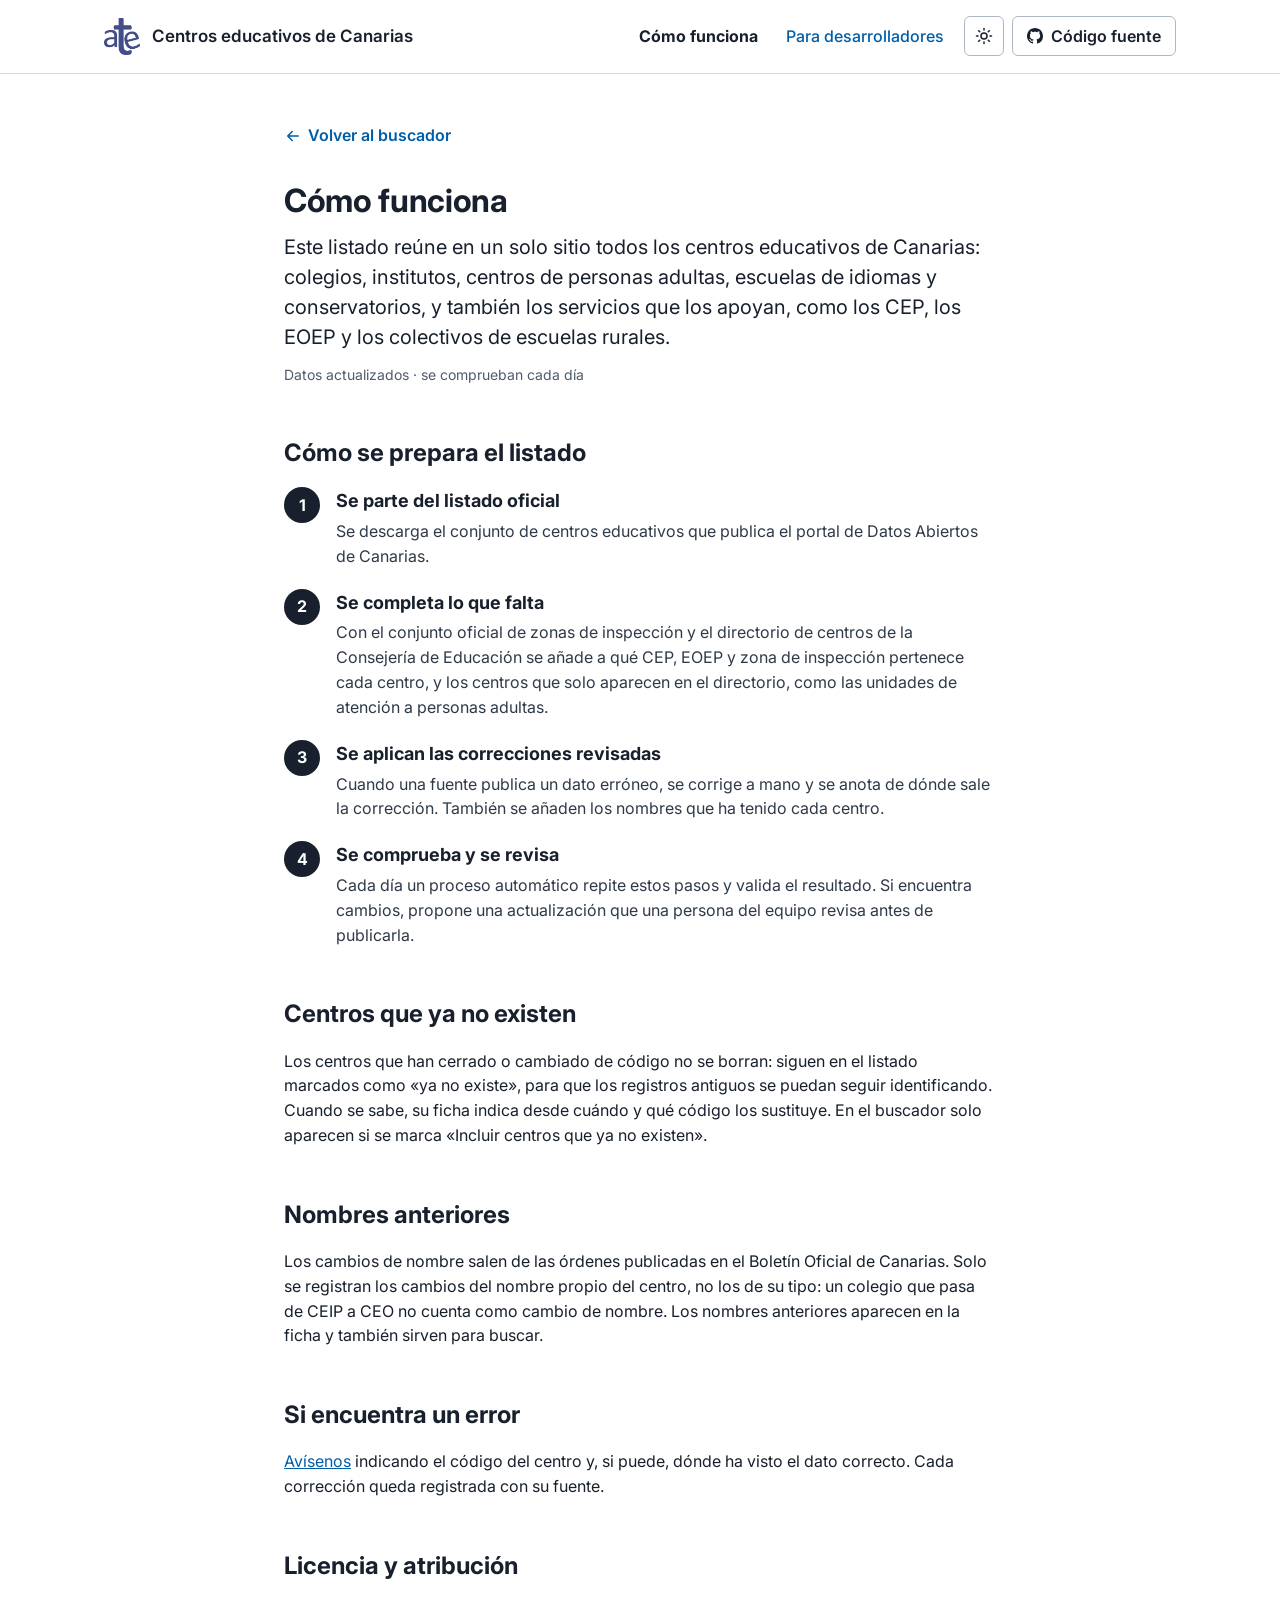
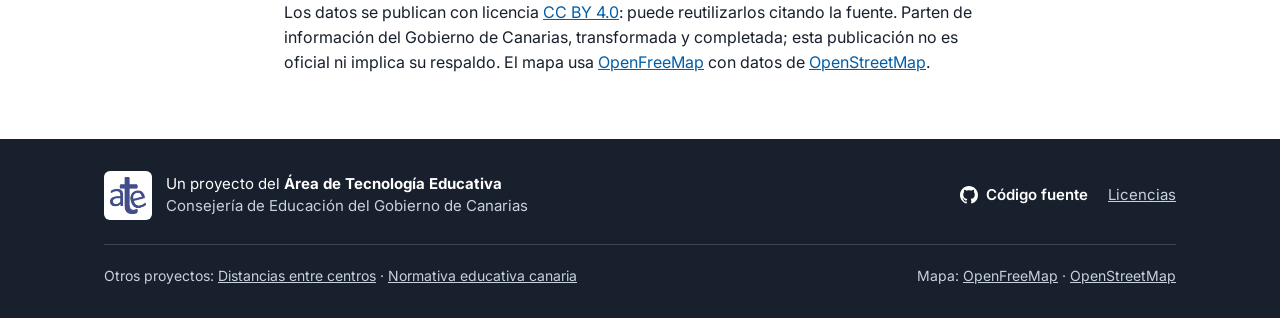
==== docs/como-funciona/index.html @ 7296fdd2 "Move «Sobre los datos» to a «Cómo funciona» page and share the menu with the sister sites" ====
<!doctype html>
<html lang="es">
<head>
  <meta charset="utf-8">
  <meta name="viewport" content="width=device-width, initial-scale=1">
  <title>Cómo funciona · Centros educativos de Canarias</title>
  <meta name="description" content="De dónde salen los datos del listado de centros educativos de Canarias, cómo se actualizan y cómo se corrigen.">
  <meta property="og:type" content="website">
  <meta property="og:locale" content="es_ES">
  <meta property="og:url" content="https://ateeducacion.github.io/listado-centros-educativos-canarias/como-funciona/">
  <meta property="og:title" content="Centros educativos de Canarias">
  <meta property="og:description" content="De dónde salen los datos del listado de centros educativos de Canarias, cómo se actualizan y cómo se corrigen.">
  <meta property="og:image" content="https://ateeducacion.github.io/listado-centros-educativos-canarias/assets/img/og-image.jpg">
  <meta property="og:image:type" content="image/jpeg">
  <meta property="og:image:width" content="1200">
  <meta property="og:image:height" content="630">
  <meta property="og:image:alt" content="Listado de centros educativos de Canarias. Tarjeta del ATE con una captura del portal.">
  <meta name="twitter:card" content="summary_large_image">
  <meta name="twitter:title" content="Centros educativos de Canarias">
  <meta name="twitter:description" content="De dónde salen los datos del listado de centros educativos de Canarias, cómo se actualizan y cómo se corrigen.">
  <meta name="twitter:image" content="https://ateeducacion.github.io/listado-centros-educativos-canarias/assets/img/og-image.jpg">
  <meta name="twitter:image:alt" content="Listado de centros educativos de Canarias. Tarjeta del ATE con una captura del portal.">
  <link rel="preconnect" href="https://fonts.googleapis.com">
  <link rel="preconnect" href="https://fonts.gstatic.com" crossorigin>
  <link href="https://fonts.googleapis.com/css2?family=Inter:wght@400;500;600;700&family=JetBrains+Mono:wght@400;500&display=swap" rel="stylesheet">
  <link rel="stylesheet" href="../styles.css">
  <script src="../assets/theme.js"></script>
</head>
<body>
  <header class="site-header">
    <div class="wrap">
      <a class="brand" href="../">
        <img src="../assets/img/ate-logo.png" alt="Área de Tecnología Educativa" width="545" height="563">
        <span>Centros educativos de Canarias</span>
      </a>
      <nav class="site-nav" aria-label="Principal">
        <a href="./" aria-current="page">Cómo funciona</a>
        <a href="../desarrolladores/">Para desarrolladores</a>
        <button type="button" id="theme-toggle" class="nav-btn icon-btn" aria-label="Cambiar entre modo claro y oscuro" title="Cambiar tema">
          <svg class="icon-sun" aria-hidden="true" width="18" height="18" viewBox="0 0 24 24" fill="none" stroke="currentColor" stroke-width="2" stroke-linecap="round"><circle cx="12" cy="12" r="4"></circle><path d="M12 2v2M12 20v2M4.9 4.9l1.4 1.4M17.7 17.7l1.4 1.4M2 12h2M20 12h2M4.9 19.1l1.4-1.4M17.7 6.3l1.4-1.4"></path></svg>
          <svg class="icon-moon" aria-hidden="true" width="18" height="18" viewBox="0 0 24 24" fill="currentColor"><path d="M21 12.79A9 9 0 1 1 11.21 3 7 7 0 0 0 21 12.79"></path></svg>
        </button>
        <a class="nav-btn" href="https://github.com/ateeducacion/listado-centros-educativos-canarias">
          <svg aria-hidden="true" width="16" height="16" viewBox="0 0 16 16" fill="currentColor"><path d="M8 0C3.58 0 0 3.58 0 8c0 3.54 2.29 6.53 5.47 7.59.4.07.55-.17.55-.38 0-.19-.01-.82-.01-1.49-2.01.37-2.53-.49-2.69-.94-.09-.23-.48-.94-.82-1.13-.28-.15-.68-.52-.01-.53.63-.01 1.08.58 1.23.82.72 1.21 1.87.87 2.33.66.07-.52.28-.87.51-1.07-1.78-.2-3.64-.89-3.64-3.95 0-.87.31-1.59.82-2.15-.08-.2-.36-1.02.08-2.12 0 0 .67-.21 2.2.82.64-.18 1.32-.27 2-.27.68 0 1.36.09 2 .27 1.53-1.04 2.2-.82 2.2-.82.44 1.1.16 1.92.08 2.12.51.56.82 1.27.82 2.15 0 3.07-1.87 3.75-3.65 3.95.29.25.54.73.54 1.48 0 1.07-.01 1.93-.01 2.2 0 .21.15.46.55.38A8.01 8.01 0 0 0 16 8c0-4.42-3.58-8-8-8z"></path></svg>
          Código fuente
        </a>
      </nav>
    </div>
  </header>

  <main class="wrap narrow article">
    <a class="back" href="../"><svg aria-hidden="true" width="18" height="18" viewBox="0 0 24 24" fill="none" stroke="currentColor" stroke-width="2" stroke-linecap="round" stroke-linejoin="round"><path d="M19 12H5M11 6l-6 6 6 6"></path></svg>Volver al buscador</a>
    <div style="display: flex; flex-direction: column; gap: 12px">
      <h1 class="page-title">Cómo funciona</h1>
      <p class="intro">Este listado reúne en un solo sitio todos los centros educativos de Canarias: colegios, institutos, centros de personas adultas, escuelas de idiomas y conservatorios, y también los servicios que los apoyan, como los CEP, los EOEP y los colectivos de escuelas rurales.</p>
      <p class="data-line"><span id="data-updated">Datos actualizados</span> · se comprueban cada día</p>
    </div>

    <section aria-labelledby="h-steps">
      <h2 id="h-steps" class="section-title">Cómo se prepara el listado</h2>
      <ol class="steps">
        <li><span class="step-num" aria-hidden="true">1</span><div><h3>Se parte del listado oficial</h3><p>Se descarga el conjunto de centros educativos que publica el portal de Datos Abiertos de Canarias.</p></div></li>
        <li><span class="step-num" aria-hidden="true">2</span><div><h3>Se completa lo que falta</h3><p>Con el conjunto oficial de zonas de inspección y el directorio de centros de la Consejería de Educación se añade a qué CEP, EOEP y zona de inspección pertenece cada centro, y los centros que solo aparecen en el directorio, como las unidades de atención a personas adultas.</p></div></li>
        <li><span class="step-num" aria-hidden="true">3</span><div><h3>Se aplican las correcciones revisadas</h3><p>Cuando una fuente publica un dato erróneo, se corrige a mano y se anota de dónde sale la corrección. También se añaden los nombres que ha tenido cada centro.</p></div></li>
        <li><span class="step-num" aria-hidden="true">4</span><div><h3>Se comprueba y se revisa</h3><p>Cada día un proceso automático repite estos pasos y valida el resultado. Si encuentra cambios, propone una actualización que una persona del equipo revisa antes de publicarla.</p></div></li>
      </ol>
    </section>

    <section aria-labelledby="h-closed">
      <h2 id="h-closed" class="section-title">Centros que ya no existen</h2>
      <p>Los centros que han cerrado o cambiado de código no se borran: siguen en el listado marcados como «ya no existe», para que los registros antiguos se puedan seguir identificando. Cuando se sabe, su ficha indica desde cuándo y qué código los sustituye. En el buscador solo aparecen si se marca «Incluir centros que ya no existen».</p>
    </section>

    <section aria-labelledby="h-names">
      <h2 id="h-names" class="section-title">Nombres anteriores</h2>
      <p>Los cambios de nombre salen de las órdenes publicadas en el Boletín Oficial de Canarias. Solo se registran los cambios del nombre propio del centro, no los de su tipo: un colegio que pasa de CEIP a CEO no cuenta como cambio de nombre. Los nombres anteriores aparecen en la ficha y también sirven para buscar.</p>
    </section>

    <section aria-labelledby="h-errors">
      <h2 id="h-errors" class="section-title">Si encuentra un error</h2>
      <p><a href="https://github.com/ateeducacion/listado-centros-educativos-canarias/issues">Avísenos</a> indicando el código del centro y, si puede, dónde ha visto el dato correcto. Cada corrección queda registrada con su fuente.</p>
    </section>

    <section aria-labelledby="h-licence">
      <h2 id="h-licence" class="section-title">Licencia y atribución</h2>
      <p>Los datos se publican con licencia <a href="https://creativecommons.org/licenses/by/4.0/">CC BY 4.0</a>: puede reutilizarlos citando la fuente. Parten de información del Gobierno de Canarias, transformada y completada; esta publicación no es oficial ni implica su respaldo. El mapa usa <a href="https://openfreemap.org/">OpenFreeMap</a> con datos de <a href="https://www.openstreetmap.org/copyright">OpenStreetMap</a>.</p>
    </section>
  </main>

  <footer class="site-footer">
    <div class="wrap">
      <div class="foot-brand">
        <span class="foot-logo"><img src="../assets/img/ate-logo.png" alt="" width="545" height="563"></span>
        <p>Un proyecto del <strong>Área de Tecnología Educativa</strong><br><span>Consejería de Educación del Gobierno de Canarias</span></p>
      </div>
      <nav class="foot-nav" aria-label="Proyecto">
        <a class="foot-strong" href="https://github.com/ateeducacion/listado-centros-educativos-canarias">
          <svg aria-hidden="true" width="18" height="18" viewBox="0 0 16 16" fill="currentColor"><path d="M8 0C3.58 0 0 3.58 0 8c0 3.54 2.29 6.53 5.47 7.59.4.07.55-.17.55-.38 0-.19-.01-.82-.01-1.49-2.01.37-2.53-.49-2.69-.94-.09-.23-.48-.94-.82-1.13-.28-.15-.68-.52-.01-.53.63-.01 1.08.58 1.23.82.72 1.21 1.87.87 2.33.66.07-.52.28-.87.51-1.07-1.78-.2-3.64-.89-3.64-3.95 0-.87.31-1.59.82-2.15-.08-.2-.36-1.02.08-2.12 0 0 .67-.21 2.2.82.64-.18 1.32-.27 2-.27.68 0 1.36.09 2 .27 1.53-1.04 2.2-.82 2.2-.82.44 1.1.16 1.92.08 2.12.51.56.82 1.27.82 2.15 0 3.07-1.87 3.75-3.65 3.95.29.25.54.73.54 1.48 0 1.07-.01 1.93-.01 2.2 0 .21.15.46.55.38A8.01 8.01 0 0 0 16 8c0-4.42-3.58-8-8-8z"></path></svg>
          Código fuente
        </a>
        <a href="https://github.com/ateeducacion/listado-centros-educativos-canarias/blob/main/LICENSE">Licencias</a>
      </nav>
      <div class="foot-sub">
        <p class="foot-family">Otros proyectos: <a href="https://ateeducacion.github.io/distancias_centros_educativos_canarias/">Distancias entre centros</a> · <a href="https://ateeducacion.github.io/normativa_educativa_canaria/">Normativa educativa canaria</a></p>
        <p class="foot-credits">Mapa: <a href="https://openfreemap.org/">OpenFreeMap</a> · <a href="https://www.openstreetmap.org/copyright">OpenStreetMap</a></p>
      </div>
    </div>
  </footer>

  <script src="../assets/common.js"></script>
  <script src="../assets/how.js"></script>
</body>
</html>
---- docs/styles.css ----
/* Shared visual language with distancias_centros_educativos_canarias. */
:root {
  --ink: #17202c;
  --ink-2: #2f3a48;
  --muted: #4f5b6b;
  --faint: #8a94a3;
  --line: #d5dbe3;
  --line-strong: #aeb8c5;
  --soft: #f4f6f8;
  --surface: #ffffff;
  --accent: #005ea8;
  --accent-hover: #00467d;
  --accent-soft: #dbe8f5;
  --accent-faint: #eef4fa;
  --on-accent: #ffffff;
  --focus: #f2b705;
  --warn-bg: #fff8e1;
  --warn-line: #c99a00;
  --code-bg: #17202c;
  --code-fg: #e6eaef;
  --footer-bg: #17202c;
  --footer-fg: #ffffff;
  --footer-muted: #c9d1dc;
  --font-sans: "Inter", system-ui, -apple-system, sans-serif;
  --font-mono: "JetBrains Mono", ui-monospace, monospace;
  color-scheme: light;
}

@media (prefers-color-scheme: dark) {
  :root:not([data-theme="light"]) {
    --ink: #e8edf5;
    --ink-2: #c9d1dc;
    --muted: #a7b1c0;
    --faint: #7c8798;
    --line: #2c3a4e;
    --line-strong: #4a5a70;
    --soft: #111a27;
    --surface: #0b1220;
    --accent: #5aa7ea;
    --accent-hover: #8cc3f2;
    --accent-soft: #163552;
    --accent-faint: #10243a;
    --on-accent: #06111f;
    --warn-bg: #2a2410;
    --warn-line: #a88410;
    --code-bg: #060b14;
    --footer-bg: #060b14;
    color-scheme: dark;
  }
}

:root[data-theme="dark"] {
  --ink: #e8edf5;
  --ink-2: #c9d1dc;
  --muted: #a7b1c0;
  --faint: #7c8798;
  --line: #2c3a4e;
  --line-strong: #4a5a70;
  --soft: #111a27;
  --surface: #0b1220;
  --accent: #5aa7ea;
  --accent-hover: #8cc3f2;
  --accent-soft: #163552;
  --accent-faint: #10243a;
  --on-accent: #06111f;
  --warn-bg: #2a2410;
  --warn-line: #a88410;
  --code-bg: #060b14;
  --footer-bg: #060b14;
  color-scheme: dark;
}

* {
  box-sizing: border-box;
}

html,
body {
  margin: 0;
  background: var(--surface);
  color: var(--ink);
  font-family: var(--font-sans);
  font-size: 16px;
  line-height: 1.55;
  -webkit-font-smoothing: antialiased;
}

a {
  color: var(--accent);
}
a:hover {
  color: var(--accent-hover);
}

:focus-visible {
  outline: 3px solid var(--focus);
  outline-offset: 2px;
}

code,
pre {
  font-family: var(--font-mono);
}

.wrap {
  max-width: 1120px;
  margin: 0 auto;
  padding-inline: 24px;
}

.narrow {
  max-width: 760px;
}

.visually-hidden {
  position: absolute;
  width: 1px;
  height: 1px;
  overflow: hidden;
  clip: rect(0 0 0 0);
  white-space: nowrap;
}

.muted {
  color: var(--muted);
}

.small {
  font-size: 14px;
}

/* Header ------------------------------------------------------------------- */
.site-header {
  border-bottom: 1px solid var(--line);
  background: var(--surface);
}
.site-header .wrap {
  display: flex;
  flex-wrap: wrap;
  align-items: center;
  justify-content: space-between;
  gap: 12px;
  padding-block: 14px;
}
.brand {
  display: flex;
  align-items: center;
  gap: 12px;
  color: var(--ink);
  text-decoration: none;
  font-weight: 600;
  font-size: 17px;
}
.brand img {
  width: 36px;
  height: 37px;
}
.site-nav {
  display: flex;
  flex-wrap: wrap;
  gap: 4px;
}
.site-nav a {
  padding: 10px 12px;
  text-decoration: none;
  font-weight: 500;
}
.site-nav .nav-btn {
  display: inline-flex;
  align-items: center;
  gap: 8px;
  min-height: 40px;
  padding: 0 14px;
  margin-left: 4px;
  font: inherit;
  font-weight: 600;
  text-decoration: none;
  color: var(--ink);
  background: var(--surface);
  border: 1px solid var(--line-strong);
  border-radius: 6px;
  cursor: pointer;
}
.site-nav .nav-btn:hover {
  border-color: var(--ink);
}
.site-nav .icon-btn {
  width: 40px;
  padding: 0;
  justify-content: center;
}
.icon-moon {
  display: none;
}
:root[data-theme="dark"] .icon-sun {
  display: none;
}
:root[data-theme="dark"] .icon-moon {
  display: block;
}
@media (prefers-color-scheme: dark) {
  :root:not([data-theme="light"]) .icon-sun {
    display: none;
  }
  :root:not([data-theme="light"]) .icon-moon {
    display: block;
  }
}
.site-nav {
  align-items: center;
}
.site-nav a[aria-current="page"] {
  color: var(--ink);
  font-weight: 700;
}

/* Hero band ---------------------------------------------------------------- */
.band {
  background: var(--soft);
  border-bottom: 1px solid var(--line);
}
.band .wrap {
  display: flex;
  flex-direction: column;
  gap: 20px;
  padding-block: 40px 32px;
}
.page-title {
  margin: 0;
  font-size: 32px;
  line-height: 1.2;
  font-weight: 700;
  letter-spacing: -0.01em;
}
.lead {
  margin: 0;
  color: var(--muted);
  max-width: 720px;
}
.data-line {
  margin: 0;
  font-size: 14px;
  color: var(--muted);
}

/* Island chips ------------------------------------------------------------- */
.chips-label {
  font-size: 14px;
  font-weight: 600;
  color: var(--muted);
}
.chips {
  display: flex;
  flex-wrap: wrap;
  gap: 8px;
  margin-top: 10px;
}
.chip {
  min-height: 40px;
  padding: 0 14px;
  font: inherit;
  font-size: 15px;
  font-weight: 500;
  color: var(--ink);
  background: var(--surface);
  border: 1px solid var(--line-strong);
  border-radius: 999px;
  cursor: pointer;
}
.chip:hover {
  border-color: var(--ink);
}
.chip[aria-pressed="true"] {
  font-weight: 600;
  color: var(--surface);
  background: var(--ink);
  border-color: var(--ink);
}

/* Search fields ------------------------------------------------------------ */
.field {
  flex: 1 1 320px;
  min-width: 0;
  display: flex;
  flex-direction: column;
  gap: 8px;
  position: relative;
}
.field label {
  font-weight: 600;
}
.field input {
  width: 100%;
  height: 52px;
  padding: 0 16px;
  font: inherit;
  font-size: 18px;
  color: var(--ink);
  background: var(--surface);
  border: 2px solid var(--ink);
  border-radius: 6px;
}
.field input::placeholder {
  color: var(--faint);
}

.notice {
  display: flex;
  flex-wrap: wrap;
  align-items: flex-start;
  gap: 8px 16px;
  padding: 14px 16px;
  background: var(--warn-bg);
  border: 1px solid var(--warn-line);
  border-radius: 6px;
}
.notice p {
  margin: 0;
}
.notice .notice-body {
  flex: 1 1 420px;
  min-width: 0;
  display: flex;
  flex-direction: column;
  gap: 4px;
}

/* Buttons ------------------------------------------------------------------ */
.btn {
  display: inline-flex;
  align-items: center;
  gap: 8px;
  min-height: 44px;
  padding: 0 16px;
  font: inherit;
  font-size: 15px;
  font-weight: 600;
  text-decoration: none;
  color: var(--accent);
  background: var(--surface);
  border: 1px solid var(--line-strong);
  border-radius: 6px;
  cursor: pointer;
}
.btn:hover {
  border-color: var(--accent);
}
.btn-primary {
  color: var(--on-accent);
  background: var(--accent);
  border-color: var(--accent);
}
.btn-primary:hover {
  color: var(--on-accent);
  background: var(--accent-hover);
}
.btn-quiet {
  color: var(--ink);
}

/* Cards and link tiles ----------------------------------------------------- */
.tiles {
  display: grid;
  grid-template-columns: repeat(auto-fit, minmax(300px, 1fr));
  gap: 16px;
  padding-block: 40px;
}
.tile {
  display: flex;
  flex-direction: column;
  gap: 6px;
  padding: 24px;
  background: var(--surface);
  border: 1px solid var(--line);
  border-radius: 6px;
  text-decoration: none;
  color: var(--ink);
}
.tile:hover {
  border-color: var(--accent);
}
.tile-title {
  font-size: 19px;
  font-weight: 700;
  color: var(--accent);
}
.tile-text {
  color: var(--muted);
}
.card {
  border: 1px solid var(--line);
  border-radius: 6px;
  padding: 20px;
  display: flex;
  flex-direction: column;
  gap: 8px;
}
.card h3 {
  margin: 0;
  font-size: 18px;
}
.card ul {
  margin: 0;
  padding-left: 20px;
  display: flex;
  flex-direction: column;
  gap: 6px;
  color: var(--ink-2);
}
.grid-2 {
  display: grid;
  grid-template-columns: repeat(auto-fit, minmax(280px, 1fr));
  gap: 16px;
}

/* Long-form pages ---------------------------------------------------------- */
.article {
  display: flex;
  flex-direction: column;
  gap: 48px;
  padding-block: 40px 64px;
}
.article section {
  display: flex;
  flex-direction: column;
  gap: 16px;
}
.article p {
  margin: 0;
}
.article .intro {
  font-size: 20px;
  line-height: 1.5;
}
.table-box {
  overflow-x: auto;
  border: 1px solid var(--line);
  border-radius: 6px;
}
/* Developer page ----------------------------------------------------------- */
.files {
  border-top: 1px solid var(--line);
}
.file-row {
  display: flex;
  flex-wrap: wrap;
  align-items: center;
  gap: 12px 24px;
  padding: 20px 0;
  border-bottom: 1px solid var(--line);
}
.file-info {
  flex: 1 1 420px;
  min-width: 0;
  display: flex;
  flex-direction: column;
  gap: 4px;
}
.file-head {
  display: flex;
  flex-wrap: wrap;
  align-items: baseline;
  gap: 4px 12px;
}
.file-head h3 {
  margin: 0;
  font-size: 18px;
}
.file-head code {
  font-size: 14px;
  color: var(--muted);
}
.file-info p {
  color: var(--ink-2);
}
.file-actions {
  display: flex;
  flex-wrap: wrap;
  gap: 8px;
}
.split {
  display: flex;
  flex-wrap: wrap;
  gap: 24px 48px;
}
.split > * {
  flex: 1 1 300px;
  min-width: 0;
}
.split > .wide {
  flex: 1 1 520px;
}
.split ul {
  margin: 0;
  padding-left: 20px;
  display: flex;
  flex-direction: column;
  gap: 6px;
}
.fields {
  width: 100%;
  border-collapse: collapse;
  font-size: 15px;
}
.fields caption {
  text-align: left;
  font-weight: 600;
  font-size: 18px;
  padding-bottom: 8px;
}
.fields th {
  text-align: left;
  padding: 8px 12px 8px 0;
  border-bottom: 2px solid var(--ink);
}
.fields td {
  padding: 10px 12px 10px 0;
  border-bottom: 1px solid var(--line);
  vertical-align: top;
  color: var(--ink-2);
}
.fields td:first-child {
  white-space: nowrap;
}
.code {
  margin: 0;
  padding: 18px 20px;
  background: var(--code-bg);
  color: var(--code-fg);
  border-radius: 6px;
  overflow-x: auto;
  font-size: 14px;
  line-height: 1.6;
}
.link-list {
  margin: 0;
  display: grid;
  grid-template-columns: minmax(0, max-content) 1fr;
  gap: 10px 20px;
  font-size: 15px;
}
.link-list dd {
  margin: 0;
  color: var(--ink-2);
}
@media (max-width: 560px) {
  .link-list {
    grid-template-columns: 1fr;
  }
  .link-list dd {
    margin-bottom: 8px;
  }
}

/* Footer ------------------------------------------------------------------- */
.site-footer {
  background: var(--footer-bg);
  color: var(--footer-fg);
}
.site-footer .wrap {
  display: flex;
  flex-wrap: wrap;
  align-items: center;
  justify-content: space-between;
  gap: 24px;
  padding-block: 32px;
}
.foot-brand {
  display: flex;
  align-items: center;
  gap: 14px;
  flex: 1 1 420px;
  min-width: 0;
}
.foot-logo {
  flex: 0 0 auto;
  display: flex;
  padding: 6px;
  background: #ffffff;
  border-radius: 6px;
}
.foot-logo img {
  width: 36px;
  height: 37px;
}
.foot-brand p {
  margin: 0;
  font-size: 15px;
  line-height: 1.45;
}
.foot-brand span {
  color: var(--footer-muted);
}
.foot-nav {
  display: flex;
  flex-wrap: wrap;
  align-items: center;
  gap: 4px 20px;
  font-size: 15px;
}
.foot-nav a {
  display: inline-flex;
  align-items: center;
  gap: 8px;
  min-height: 44px;
  color: var(--footer-muted);
}
.foot-nav a.foot-strong {
  color: var(--footer-fg);
  font-weight: 600;
  text-decoration: none;
}
.foot-nav span {
  color: var(--footer-muted);
}

[hidden] {
  display: none !important;
}

.article section.split {
  flex-direction: row;
  gap: 24px 48px;
}

/* Centres listing ---------------------------------------------------------- */
.search-form {
  display: flex;
  flex-direction: column;
  gap: 8px;
}
.search-row {
  display: flex;
  flex-wrap: wrap;
  gap: 8px;
}
.search-row input {
  flex: 1 1 320px;
  min-width: 0;
  height: 52px;
  padding: 0 16px;
  font: inherit;
  font-size: 18px;
  color: var(--ink);
  background: var(--surface);
  border: 2px solid var(--ink);
  border-radius: 6px;
}
.search-row input::placeholder {
  color: var(--faint);
}
.search-row .btn {
  min-height: 52px;
  padding: 0 24px;
  font-size: 17px;
}
.search-form label {
  font-weight: 600;
}
.filters-row {
  display: flex;
  flex-wrap: wrap;
  align-items: center;
  gap: 12px 24px;
}
.inline-field {
  display: flex;
  align-items: center;
  gap: 8px;
  font-size: 15px;
}
.inline-field > span {
  font-size: 14px;
  font-weight: 600;
  color: var(--muted);
}
.inline-field select {
  min-height: 40px;
  max-width: 100%;
  padding: 0 10px;
  font: inherit;
  font-size: 15px;
  color: var(--ink);
  background: var(--surface);
  border: 1px solid var(--line-strong);
  border-radius: 6px;
}
.check {
  display: flex;
  align-items: center;
  gap: 8px;
  min-height: 44px;
  font-size: 15px;
  cursor: pointer;
}
.check input {
  width: 20px;
  height: 20px;
  margin: 0;
  accent-color: var(--accent);
}

.results {
  display: flex;
  flex-direction: column;
  gap: 12px;
  padding-block: 24px 8px;
}
.results-head {
  display: flex;
  flex-wrap: wrap;
  align-items: center;
  justify-content: space-between;
  gap: 12px;
}
.results-head h2 {
  margin: 0;
  font-size: 18px;
  font-weight: 600;
}
.segmented {
  display: flex;
  border: 1px solid var(--line-strong);
  border-radius: 6px;
  overflow: hidden;
}
.segmented button {
  min-height: 40px;
  padding: 0 16px;
  font: inherit;
  font-size: 15px;
  font-weight: 600;
  color: var(--ink);
  background: var(--surface);
  border: 0;
  cursor: pointer;
}
.segmented button + button {
  border-left: 1px solid var(--line-strong);
}
.segmented button[aria-pressed="true"] {
  color: var(--surface);
  background: var(--ink);
}
.result-list {
  margin: 0;
  padding: 0;
  list-style: none;
  border-top: 1px solid var(--line);
}
.result-list a {
  display: flex;
  flex-wrap: wrap;
  align-items: center;
  gap: 4px 20px;
  padding: 14px 8px;
  border-bottom: 1px solid var(--line);
  color: var(--ink);
  text-decoration: none;
}
.result-list a:hover {
  background: var(--soft);
}
.r-main {
  flex: 1 1 360px;
  min-width: 0;
  display: flex;
  flex-direction: column;
  gap: 2px;
}
.r-title {
  display: flex;
  flex-wrap: wrap;
  align-items: center;
  gap: 8px;
}
.r-name {
  font-size: 17px;
  font-weight: 600;
  color: var(--accent);
  text-decoration: underline;
  text-decoration-thickness: 1px;
  text-underline-offset: 3px;
}
.r-meta {
  font-size: 14px;
  color: var(--muted);
}
.r-place {
  flex: 1 1 220px;
  min-width: 0;
  font-size: 15px;
}
.r-code {
  font-family: var(--font-mono);
  font-size: 14px;
  color: var(--muted);
}
.r-chevron {
  color: var(--muted);
}
.badge-closed {
  font-size: 13px;
  font-weight: 600;
  color: var(--muted);
  background: var(--soft);
  border: 1px solid var(--line);
  padding: 1px 8px;
  border-radius: 4px;
}
.empty {
  padding: 32px 8px;
}
.empty p {
  margin: 0;
}
.empty p + p {
  color: var(--muted);
}
.more {
  display: flex;
  justify-content: center;
  padding: 16px 0;
}

.map-box {
  height: min(600px, 70vh);
  min-height: 360px;
  border: 1px solid var(--line);
  border-radius: 6px;
  overflow: hidden;
}
.maplibregl-popup-content {
  font-family: var(--font-sans);
  color: #17202c;
  padding: 12px 14px;
  border-radius: 6px;
}
.popup {
  display: flex;
  flex-direction: column;
  gap: 4px;
  font-size: 14px;
}
.popup strong {
  font-size: 15px;
}
.popup a {
  font-weight: 600;
  color: #005ea8;
}

.download-band {
  padding-block: 32px 40px;
}
.download-band > div {
  display: flex;
  flex-wrap: wrap;
  align-items: center;
  justify-content: space-between;
  gap: 20px 40px;
  padding: 24px;
  border: 1px solid var(--line);
  border-radius: 6px;
}
.download-band h2 {
  margin: 0 0 6px;
  font-size: 20px;
}
.download-band p {
  margin: 0;
  color: var(--muted);
}
.download-band .text {
  flex: 1 1 420px;
  min-width: 0;
}
.actions {
  display: flex;
  flex-wrap: wrap;
  gap: 8px;
}

.about {
  border-top: 1px solid var(--line);
}
.about .wrap {
  display: flex;
  flex-wrap: wrap;
  gap: 24px 64px;
  padding-block: 40px 48px;
}
.about h2 {
  flex: 1 1 220px;
  margin: 0;
  font-size: 24px;
}
.about .prose {
  flex: 999 1 560px;
  min-width: 0;
  max-width: 720px;
  display: flex;
  flex-direction: column;
  gap: 14px;
  font-size: 17px;
  line-height: 1.6;
}
.about .prose p {
  margin: 0;
}
.about .prose .muted {
  font-size: 16px;
}

/* Centre detail ------------------------------------------------------------ */
.detail {
  display: flex;
  flex-direction: column;
  gap: 28px;
  padding-block: 20px 56px;
}
.back {
  align-self: flex-start;
  display: inline-flex;
  align-items: center;
  gap: 6px;
  min-height: 44px;
  margin-bottom: -24px;
  font-weight: 600;
  text-decoration: none;
}
.back:hover {
  text-decoration: underline;
}
.detail-head {
  display: flex;
  flex-direction: column;
  gap: 10px;
}
.detail-head p {
  margin: 0;
  color: var(--muted);
}
.detail-head h1 {
  margin: 0;
  font-size: 34px;
  line-height: 1.15;
  letter-spacing: -0.01em;
}
.detail-tools {
  display: flex;
  flex-wrap: wrap;
  align-items: center;
  gap: 12px;
  padding-top: 6px;
}
.detail-code {
  display: inline-flex;
  align-items: baseline;
  gap: 8px;
  font-size: 15px;
}
.detail-code span {
  color: var(--muted);
}
.detail-code code {
  font-size: 16px;
  font-weight: 500;
}
.closed-note {
  padding: 14px 16px;
  background: var(--soft);
  border: 1px solid var(--line-strong);
  border-radius: 6px;
}
.panels {
  display: grid;
  grid-template-columns: repeat(auto-fit, minmax(320px, 1fr));
  gap: 24px;
}
.panel {
  border: 1px solid var(--line);
  border-radius: 6px;
  padding: 24px;
  display: flex;
  flex-direction: column;
  gap: 16px;
}
.panel h2,
.history h2 {
  margin: 0;
  font-size: 19px;
}
.kv {
  margin: 0;
  display: grid;
  grid-template-columns: minmax(96px, max-content) 1fr;
  gap: 12px 20px;
  font-size: 15px;
}
.kv dt {
  color: var(--muted);
}
.kv dd {
  margin: 0;
  overflow-wrap: anywhere;
}
.kv .r-code {
  margin-left: 6px;
}
.history {
  display: flex;
  flex-direction: column;
  gap: 12px;
}
.timeline {
  margin: 0;
  padding: 0;
  list-style: none;
  border-left: 2px solid var(--line);
  display: flex;
  flex-direction: column;
  gap: 14px;
}
.timeline li {
  padding-left: 16px;
  display: flex;
  flex-direction: column;
  gap: 2px;
}
.timeline strong {
  font-weight: 600;
}
.timeline span {
  font-size: 14px;
  color: var(--muted);
}
.all-fields {
  border-top: 1px solid var(--line);
  padding-top: 16px;
}
.all-fields summary {
  min-height: 44px;
  display: flex;
  align-items: center;
  font-weight: 600;
  cursor: pointer;
}
.all-fields .table-box {
  margin-top: 12px;
}
.all-fields .fields {
  min-width: 560px;
}
.all-fields .fields th,
.all-fields .fields td {
  padding-left: 14px;
}
.all-fields .fields td {
  overflow-wrap: anywhere;
}

.section-title {
  margin: 0;
  font-size: 24px;
  font-weight: 700;
}
.file-head code span {
  font-family: var(--font-sans);
}
.band .intro {
  display: flex;
  flex-direction: column;
  gap: 6px;
}
.link-list dt {
  min-width: 0;
  overflow-wrap: anywhere;
}
.inline-field {
  flex-wrap: wrap;
  min-width: 0;
  max-width: 100%;
}
.inline-field select {
  flex: 1 1 220px;
  min-width: 0;
  width: 100%;
  max-width: 480px;
}
.detail .back {
  margin-bottom: -12px;
}
.foot-sub {
  flex: 1 1 100%;
  display: flex;
  flex-wrap: wrap;
  justify-content: space-between;
  gap: 8px 24px;
  padding-top: 20px;
  border-top: 1px solid rgba(255, 255, 255, 0.16);
  font-size: 14px;
  color: var(--footer-muted);
}
.foot-sub p {
  margin: 0;
}
.foot-sub a {
  color: var(--footer-muted);
}
.foot-sub a:hover,
.foot-nav a:hover {
  color: var(--footer-fg);
}

.steps {
  margin: 0;
  padding: 0;
  list-style: none;
  display: flex;
  flex-direction: column;
  gap: 20px;
}
.steps li {
  display: flex;
  gap: 16px;
}
.step-num {
  flex: 0 0 36px;
  height: 36px;
  border-radius: 999px;
  background: var(--ink);
  color: var(--surface);
  display: flex;
  align-items: center;
  justify-content: center;
  font-weight: 700;
}
.steps h3 {
  margin: 0 0 4px;
  font-size: 18px;
}
.steps p {
  color: var(--ink-2);
}
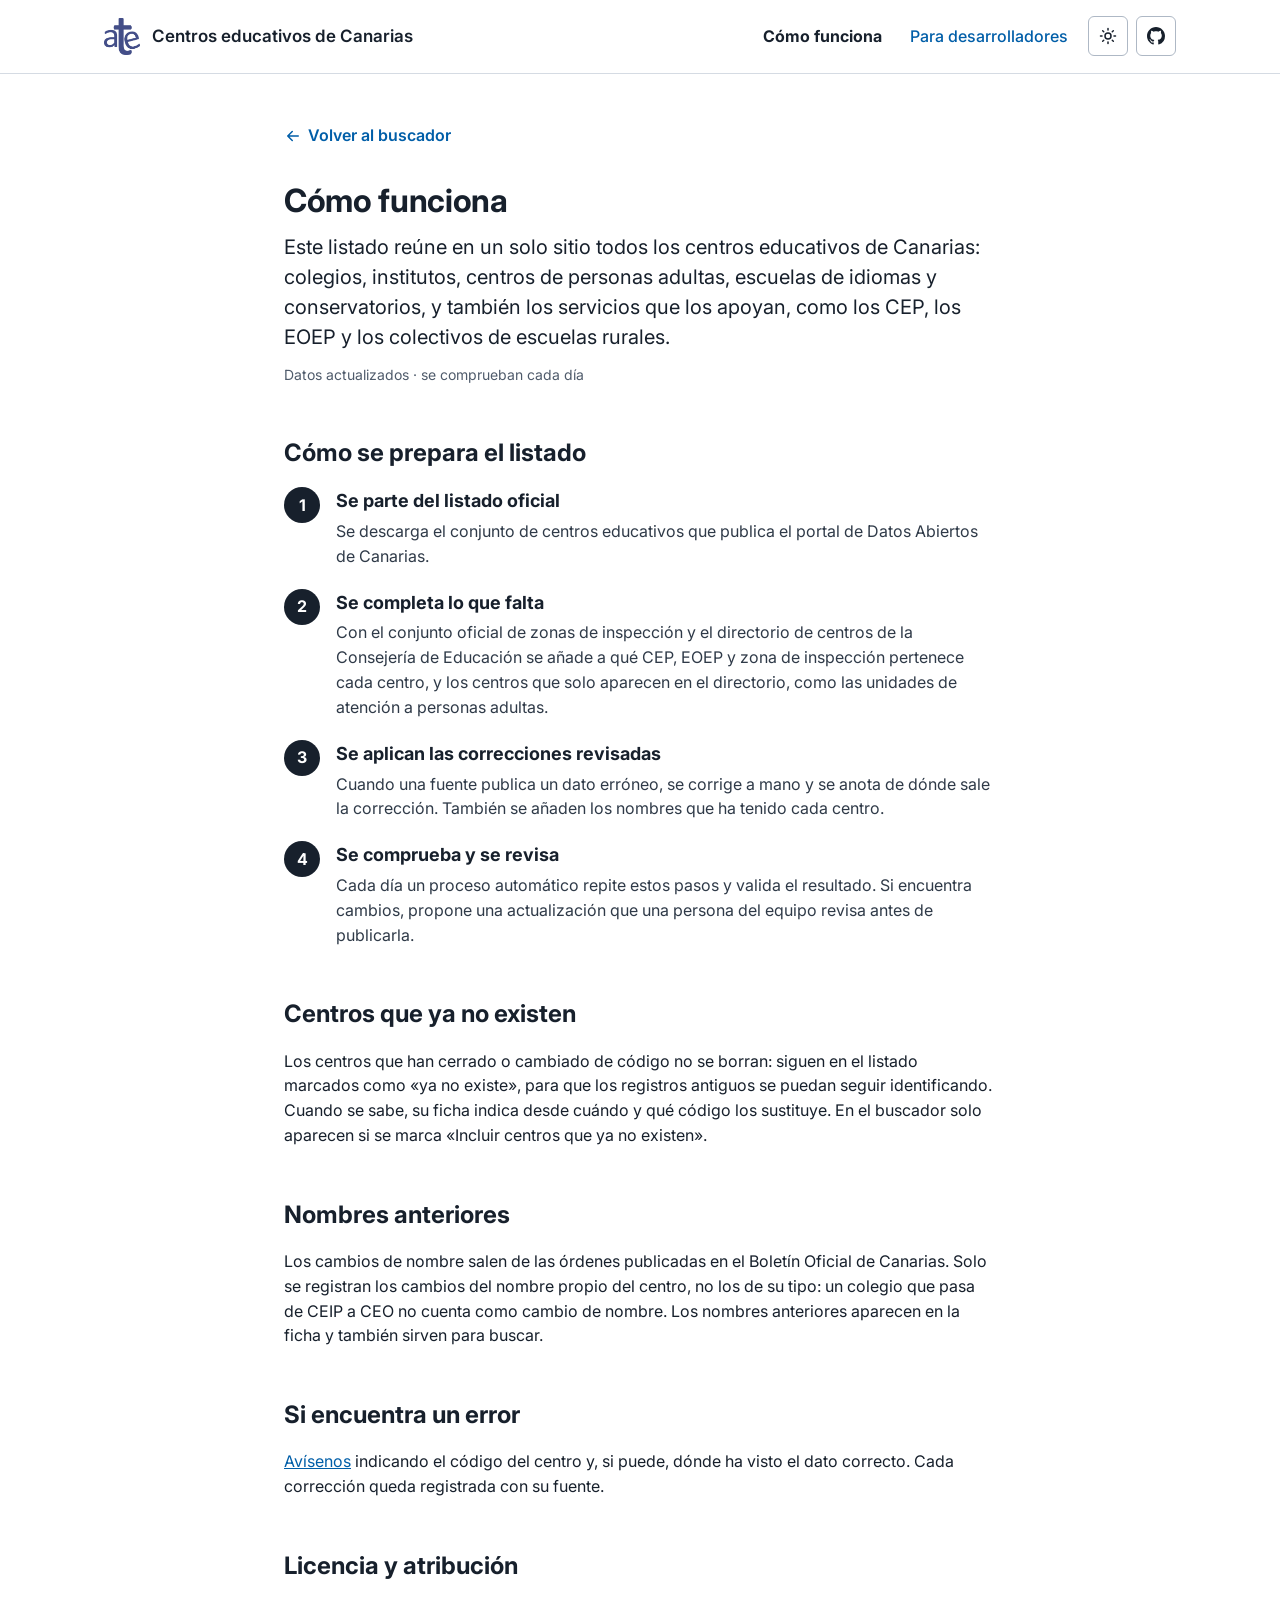
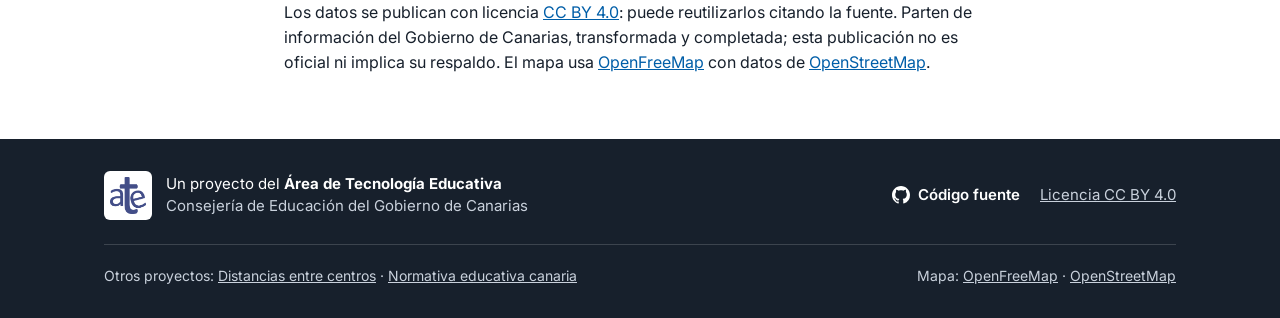
==== commit 5e9824ac: "Use an icon-only GitHub button in the header and name the licence in the footer" ====
--- a/docs/como-funciona/index.html
+++ b/docs/como-funciona/index.html
@@ -40,9 +40,8 @@
           <svg class="icon-sun" aria-hidden="true" width="18" height="18" viewBox="0 0 24 24" fill="none" stroke="currentColor" stroke-width="2" stroke-linecap="round"><circle cx="12" cy="12" r="4"></circle><path d="M12 2v2M12 20v2M4.9 4.9l1.4 1.4M17.7 17.7l1.4 1.4M2 12h2M20 12h2M4.9 19.1l1.4-1.4M17.7 6.3l1.4-1.4"></path></svg>
           <svg class="icon-moon" aria-hidden="true" width="18" height="18" viewBox="0 0 24 24" fill="currentColor"><path d="M21 12.79A9 9 0 1 1 11.21 3 7 7 0 0 0 21 12.79"></path></svg>
         </button>
-        <a class="nav-btn" href="https://github.com/ateeducacion/listado-centros-educativos-canarias">
-          <svg aria-hidden="true" width="16" height="16" viewBox="0 0 16 16" fill="currentColor"><path d="M8 0C3.58 0 0 3.58 0 8c0 3.54 2.29 6.53 5.47 7.59.4.07.55-.17.55-.38 0-.19-.01-.82-.01-1.49-2.01.37-2.53-.49-2.69-.94-.09-.23-.48-.94-.82-1.13-.28-.15-.68-.52-.01-.53.63-.01 1.08.58 1.23.82.72 1.21 1.87.87 2.33.66.07-.52.28-.87.51-1.07-1.78-.2-3.64-.89-3.64-3.95 0-.87.31-1.59.82-2.15-.08-.2-.36-1.02.08-2.12 0 0 .67-.21 2.2.82.64-.18 1.32-.27 2-.27.68 0 1.36.09 2 .27 1.53-1.04 2.2-.82 2.2-.82.44 1.1.16 1.92.08 2.12.51.56.82 1.27.82 2.15 0 3.07-1.87 3.75-3.65 3.95.29.25.54.73.54 1.48 0 1.07-.01 1.93-.01 2.2 0 .21.15.46.55.38A8.01 8.01 0 0 0 16 8c0-4.42-3.58-8-8-8z"></path></svg>
-          Código fuente
+        <a class="nav-btn icon-btn" href="https://github.com/ateeducacion/listado-centros-educativos-canarias" aria-label="Código fuente en GitHub" title="Código fuente en GitHub">
+          <svg aria-hidden="true" width="18" height="18" viewBox="0 0 16 16" fill="currentColor"><path d="M8 0C3.58 0 0 3.58 0 8c0 3.54 2.29 6.53 5.47 7.59.4.07.55-.17.55-.38 0-.19-.01-.82-.01-1.49-2.01.37-2.53-.49-2.69-.94-.09-.23-.48-.94-.82-1.13-.28-.15-.68-.52-.01-.53.63-.01 1.08.58 1.23.82.72 1.21 1.87.87 2.33.66.07-.52.28-.87.51-1.07-1.78-.2-3.64-.89-3.64-3.95 0-.87.31-1.59.82-2.15-.08-.2-.36-1.02.08-2.12 0 0 .67-.21 2.2.82.64-.18 1.32-.27 2-.27.68 0 1.36.09 2 .27 1.53-1.04 2.2-.82 2.2-.82.44 1.1.16 1.92.08 2.12.51.56.82 1.27.82 2.15 0 3.07-1.87 3.75-3.65 3.95.29.25.54.73.54 1.48 0 1.07-.01 1.93-.01 2.2 0 .21.15.46.55.38A8.01 8.01 0 0 0 16 8c0-4.42-3.58-8-8-8z"></path></svg>
         </a>
       </nav>
     </div>
@@ -98,7 +97,7 @@
           <svg aria-hidden="true" width="18" height="18" viewBox="0 0 16 16" fill="currentColor"><path d="M8 0C3.58 0 0 3.58 0 8c0 3.54 2.29 6.53 5.47 7.59.4.07.55-.17.55-.38 0-.19-.01-.82-.01-1.49-2.01.37-2.53-.49-2.69-.94-.09-.23-.48-.94-.82-1.13-.28-.15-.68-.52-.01-.53.63-.01 1.08.58 1.23.82.72 1.21 1.87.87 2.33.66.07-.52.28-.87.51-1.07-1.78-.2-3.64-.89-3.64-3.95 0-.87.31-1.59.82-2.15-.08-.2-.36-1.02.08-2.12 0 0 .67-.21 2.2.82.64-.18 1.32-.27 2-.27.68 0 1.36.09 2 .27 1.53-1.04 2.2-.82 2.2-.82.44 1.1.16 1.92.08 2.12.51.56.82 1.27.82 2.15 0 3.07-1.87 3.75-3.65 3.95.29.25.54.73.54 1.48 0 1.07-.01 1.93-.01 2.2 0 .21.15.46.55.38A8.01 8.01 0 0 0 16 8c0-4.42-3.58-8-8-8z"></path></svg>
           Código fuente
         </a>
-        <a href="https://github.com/ateeducacion/listado-centros-educativos-canarias/blob/main/LICENSE">Licencias</a>
+        <a href="https://github.com/ateeducacion/listado-centros-educativos-canarias/blob/main/LICENSE">Licencia CC BY 4.0</a>
       </nav>
       <div class="foot-sub">
         <p class="foot-family">Otros proyectos: <a href="https://ateeducacion.github.io/distancias_centros_educativos_canarias/">Distancias entre centros</a> · <a href="https://ateeducacion.github.io/normativa_educativa_canaria/">Normativa educativa canaria</a></p>
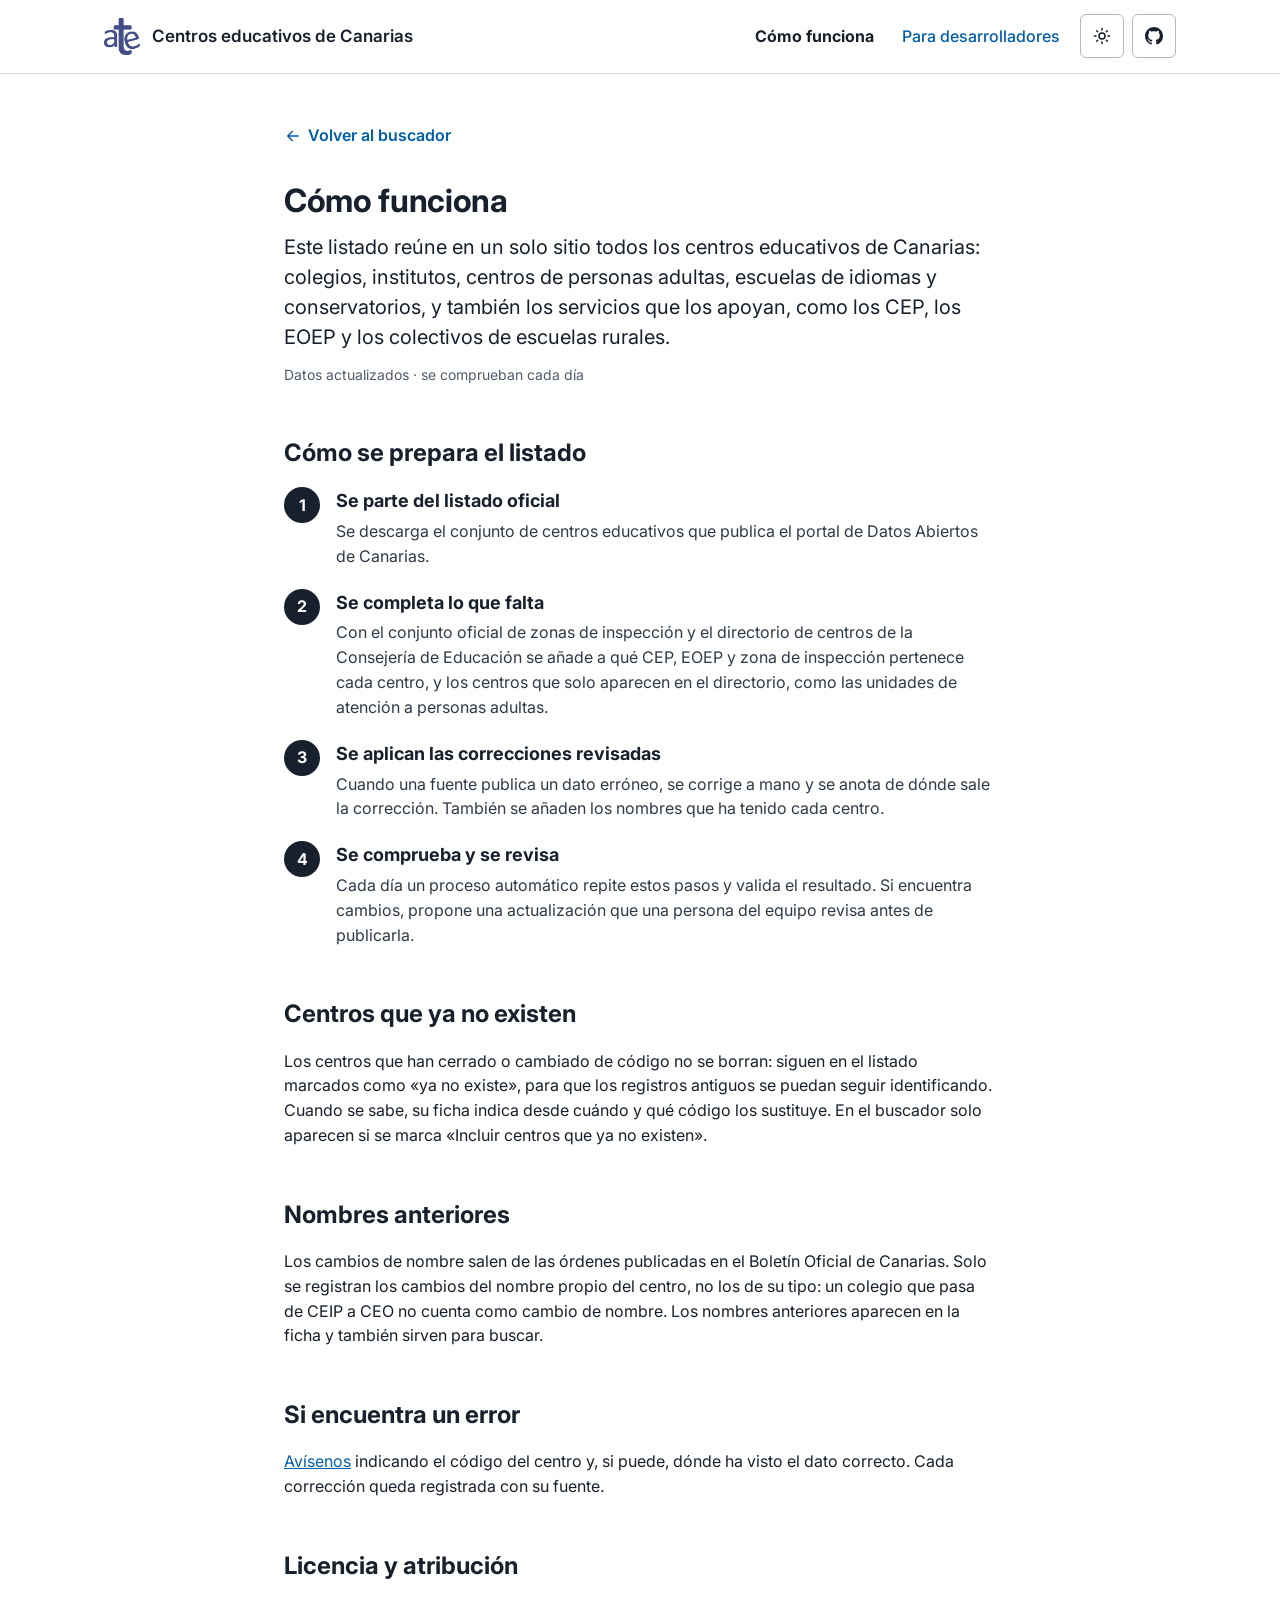
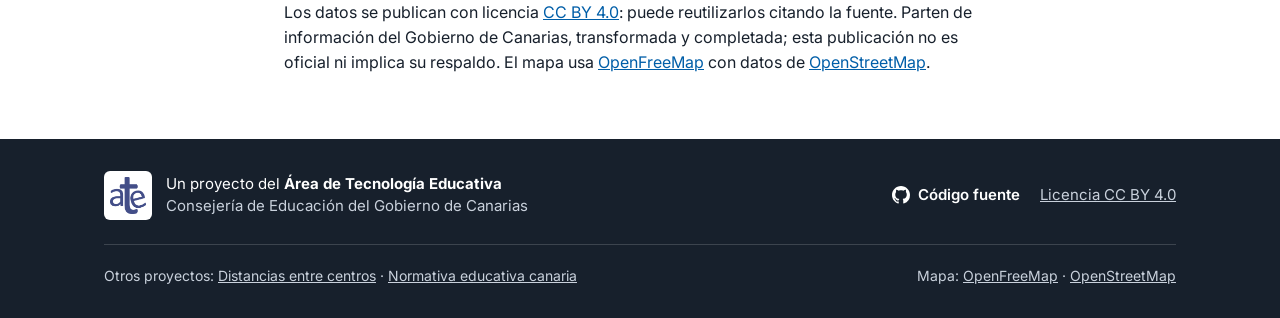
==== commit b8520bb3: "Refresh the Open Graph image with the redesigned site" ====
--- a/docs/como-funciona/index.html
+++ b/docs/como-funciona/index.html
@@ -10,7 +10,7 @@
   <meta property="og:url" content="https://ateeducacion.github.io/listado-centros-educativos-canarias/como-funciona/">
   <meta property="og:title" content="Centros educativos de Canarias">
   <meta property="og:description" content="De dónde salen los datos del listado de centros educativos de Canarias, cómo se actualizan y cómo se corrigen.">
-  <meta property="og:image" content="https://ateeducacion.github.io/listado-centros-educativos-canarias/assets/img/og-image.jpg">
+  <meta property="og:image" content="https://ateeducacion.github.io/listado-centros-educativos-canarias/assets/img/og-image.jpg?v=2">
   <meta property="og:image:type" content="image/jpeg">
   <meta property="og:image:width" content="1200">
   <meta property="og:image:height" content="630">
@@ -18,7 +18,7 @@
   <meta name="twitter:card" content="summary_large_image">
   <meta name="twitter:title" content="Centros educativos de Canarias">
   <meta name="twitter:description" content="De dónde salen los datos del listado de centros educativos de Canarias, cómo se actualizan y cómo se corrigen.">
-  <meta name="twitter:image" content="https://ateeducacion.github.io/listado-centros-educativos-canarias/assets/img/og-image.jpg">
+  <meta name="twitter:image" content="https://ateeducacion.github.io/listado-centros-educativos-canarias/assets/img/og-image.jpg?v=2">
   <meta name="twitter:image:alt" content="Listado de centros educativos de Canarias. Tarjeta del ATE con una captura del portal.">
   <link rel="preconnect" href="https://fonts.googleapis.com">
   <link rel="preconnect" href="https://fonts.gstatic.com" crossorigin>
--- a/docs/styles.css
+++ b/docs/styles.css
@@ -169,7 +169,7 @@
   display: inline-flex;
   align-items: center;
   gap: 8px;
-  min-height: 40px;
+  min-height: 44px;
   padding: 0 14px;
   margin-left: 4px;
   font: inherit;
@@ -185,7 +185,7 @@
   border-color: var(--ink);
 }
 .site-nav .icon-btn {
-  width: 40px;
+  width: 44px;
   padding: 0;
   justify-content: center;
 }
@@ -256,7 +256,7 @@
   margin-top: 10px;
 }
 .chip {
-  min-height: 40px;
+  min-height: 44px;
   padding: 0 14px;
   font: inherit;
   font-size: 15px;
@@ -675,7 +675,7 @@
   color: var(--muted);
 }
 .inline-field select {
-  min-height: 40px;
+  min-height: 44px;
   max-width: 100%;
   padding: 0 10px;
   font: inherit;
@@ -725,7 +725,7 @@
   overflow: hidden;
 }
 .segmented button {
-  min-height: 40px;
+  min-height: 44px;
   padding: 0 16px;
   font: inherit;
   font-size: 15px;
@@ -1036,18 +1036,74 @@
   color: var(--muted);
 }
 .all-fields {
-  border-top: 1px solid var(--line);
-  padding-top: 16px;
+  border: 1px solid var(--line-strong);
+  border-radius: 6px;
+  background: var(--surface);
 }
 .all-fields summary {
+  display: flex;
+  align-items: center;
+  justify-content: space-between;
+  gap: 16px;
   min-height: 44px;
-  display: flex;
-  align-items: center;
-  font-weight: 600;
+  padding: 16px 20px;
+  list-style: none;
   cursor: pointer;
+  border-radius: 6px;
+}
+.all-fields summary::-webkit-details-marker {
+  display: none;
+}
+.all-fields summary:hover {
+  background: var(--soft);
+}
+.all-fields[open] summary {
+  border-bottom: 1px solid var(--line);
+  border-radius: 6px 6px 0 0;
+}
+.sum-text {
+  display: flex;
+  flex-direction: column;
+  gap: 2px;
+}
+.sum-text strong {
+  color: var(--accent);
+  font-size: 17px;
+}
+.sum-text span {
+  font-size: 14px;
+  color: var(--muted);
+}
+.sum-icon {
+  flex: 0 0 auto;
+  display: flex;
+  color: var(--accent);
+  transition: transform 0.15s ease;
+}
+.all-fields[open] .sum-icon {
+  transform: rotate(180deg);
+}
+@media (prefers-reduced-motion: reduce) {
+  .sum-icon {
+    transition: none;
+  }
+}
+.badge-owner {
+  font-size: 13px;
+  font-weight: 600;
+  padding: 1px 8px;
+  border-radius: 4px;
+  border: 1px solid var(--line-strong);
+  color: var(--ink);
+  background: var(--surface);
+}
+.badge-owner.is-public {
+  color: var(--accent);
+  background: var(--accent-faint);
+  border-color: var(--accent-soft);
 }
 .all-fields .table-box {
-  margin-top: 12px;
+  margin: 16px 20px 20px;
 }
 .all-fields .fields {
   min-width: 560px;
@@ -1143,3 +1199,13 @@
 .steps p {
   color: var(--ink-2);
 }
+[data-example-panel] {
+  display: flex;
+  flex-direction: column;
+  gap: 12px;
+}
+/* The title receives focus on navigation so screen readers announce it; it
+   is not a control, so it needs no visible ring. */
+#detail-title:focus {
+  outline: none;
+}
